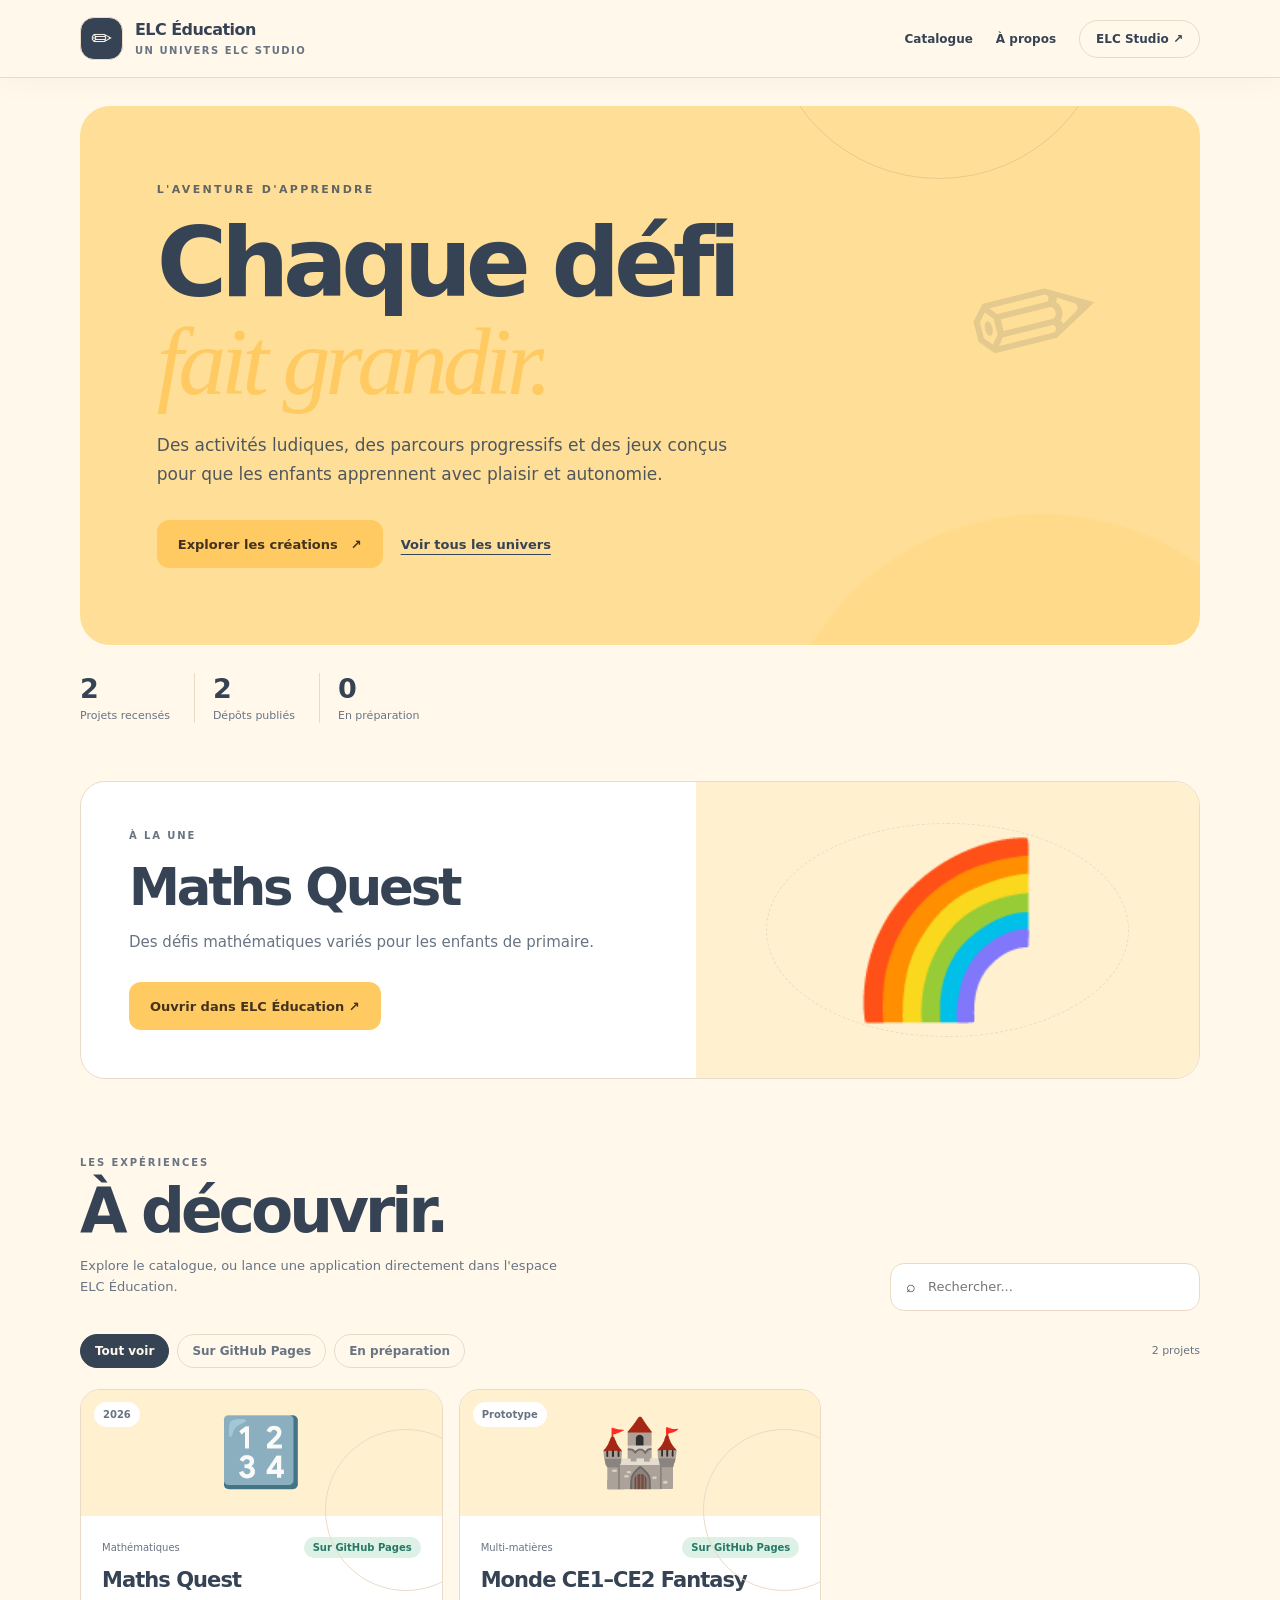
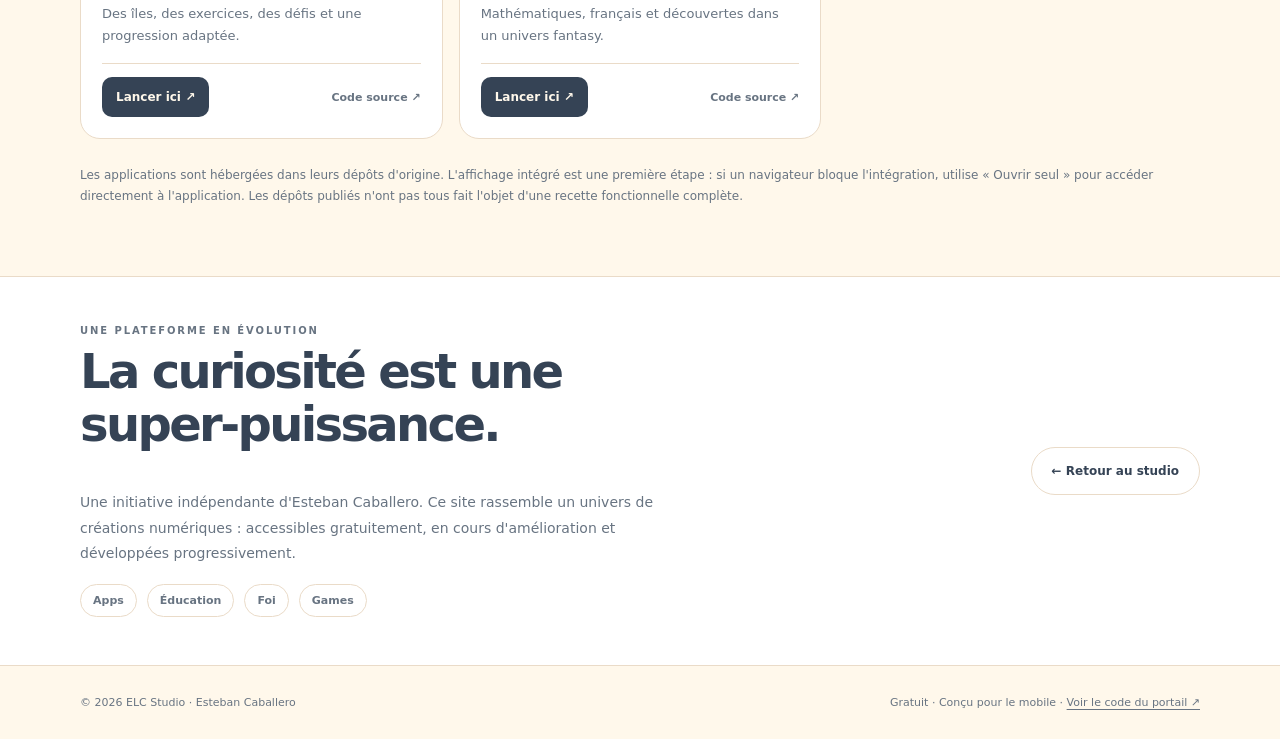
==== index.html @ 7399d4a9 "Create ELC Éducation mobile portal with catalogue and integrated app player" ====
<!doctype html><html lang="fr"><head><meta charset="utf-8"><meta name="viewport" content="width=device-width,initial-scale=1,viewport-fit=cover"><meta name="theme-color" content="#FFF8EB"><meta name="description" content="ELC Éducation — Des activités ludiques, des parcours progressifs et des jeux conçus pour que les enfants apprennent avec plaisir et autonomie."><title>ELC Éducation | ELC Studio</title><link rel="icon" href="data:image/svg+xml,%3Csvg%20xmlns%3D%22http%3A%2F%2Fwww.w3.org%2F2000%2Fsvg%22%20viewBox%3D%220%200%2064%2064%22%3E%3Crect%20width%3D%2264%22%20height%3D%2264%22%20rx%3D%2218%22%20fill%3D%22%23FFDF97%22%2F%3E%3Ctext%20x%3D%2232%22%20y%3D%2244%22%20font-size%3D%2242%22%20text-anchor%3D%22middle%22%20fill%3D%22%23FFCA61%22%3E%E2%9C%8F%3C%2Ftext%3E%3C%2Fsvg%3E"><style>:root{--bg:#FFF8EB;--surface:#FFFFFF;--ink:#354355;--muted:#687482;--accent:#FFCA61;--accent-text:#44321E;--hero:#FFDF97;--hero-text:#354355;--outline:#EADBC8;--art:#FFF0CF}
*{box-sizing:border-box}html{scroll-behavior:smooth}body{margin:0;font-family:Inter,"Avenir Next","Segoe UI",system-ui,sans-serif;background:var(--bg);color:var(--ink);-webkit-font-smoothing:antialiased}a{color:inherit;text-decoration:none}button,input,select{font:inherit}button{cursor:pointer}button:focus-visible,a:focus-visible,input:focus-visible,select:focus-visible{outline:3px solid var(--accent);outline-offset:3px}h1,h2,h3,p{margin-top:0}body.player-open{overflow:hidden}.wrap{width:min(1120px,calc(100% - 42px));margin:auto}header{position:sticky;top:0;z-index:15;background:var(--bg);border-bottom:1px solid var(--outline);box-shadow:0 5px 30px #00000008}.top{min-height:77px;display:flex;align-items:center;justify-content:space-between;gap:18px}.identity{display:flex;gap:12px;align-items:center;white-space:nowrap}.monogram{background:var(--ink);color:var(--bg);width:43px;height:43px;border:1px solid var(--outline);border-radius:14px;display:grid;place-items:center;font-size:25px}.brand{font-size:16px;letter-spacing:-.035em;font-weight:860}.subbrand{font-size:10px;letter-spacing:.15em;font-weight:750;color:var(--muted)}.links{display:flex;align-items:center;gap:23px;font-size:12px;font-weight:750}.links a:hover{text-decoration:underline;text-underline-offset:5px}.all{padding:11px 16px;border-radius:28px;border:1px solid var(--outline)}.hero{margin:28px 0 0;border-radius:30px;background:var(--hero);color:var(--hero-text);padding:clamp(35px,6vw,78px);position:relative;overflow:hidden;isolation:isolate}.hero:before{content:"";position:absolute;border-radius:50%;width:min(58vw,540px);height:min(58vw,540px);right:-10%;bottom:-76%;background:var(--accent);opacity:.21;filter:blur(1px);z-index:-1}.hero:after{content:"";position:absolute;border:1px solid currentColor;border-radius:50%;width:340px;height:340px;right:8%;top:-50%;opacity:.13;z-index:-1}.hero .kicker{text-transform:uppercase;letter-spacing:.21em;font-size:11px;font-weight:850;opacity:.78}.hero h1{font-size:clamp(3.0rem,7.5vw,6.4rem);line-height:1.02;letter-spacing:-.066em;max-width:930px;margin:19px 0 20px}.hero h1 em{font-family:Georgia,serif;font-weight:400;color:var(--accent);letter-spacing:-.055em}.hero p{max-width:590px;font-size:clamp(14px,1.8vw,17px);line-height:1.75;opacity:.87}.hero-foot{display:flex;align-items:center;gap:18px;flex-wrap:wrap;margin-top:30px}.primary-btn{background:var(--accent);color:var(--accent-text);display:inline-flex;align-items:center;gap:13px;border-radius:12px;padding:15px 21px;font-size:13px;font-weight:850;border:0;min-height:48px}.primary-btn:hover{filter:brightness(.95)}.ghost-btn{font-size:13px;text-decoration:underline;text-underline-offset:5px;font-weight:750}.hero-orb{position:absolute;right:9%;top:23%;transform:rotate(-14deg);font-size:clamp(70px,12vw,185px);opacity:.13;pointer-events:none}.metrics{display:flex;flex-wrap:wrap;gap:24px;margin:28px 0 58px}.metric{border-left:1px solid var(--outline);padding-left:18px}.metric:first-child{border-left:0;padding-left:0}.metric strong{display:block;font-size:27px;font-weight:800;letter-spacing:-.05em}.metric span{font-size:11px;color:var(--muted)}.section{padding:38px 0 70px}.eyebrow{text-transform:uppercase;letter-spacing:.19em;font-size:10px;font-weight:850;color:var(--muted);margin-bottom:9px}.sectionhead{display:flex;align-items:end;justify-content:space-between;gap:20px;margin-bottom:23px}.section h2{font-size:clamp(2rem,4.8vw,3.9rem);letter-spacing:-.065em;margin:0 0 10px;line-height:1.1}.sectionhead p{color:var(--muted);font-size:13px;line-height:1.65;max-width:500px}.searchbar{border:1px solid var(--outline);background:var(--surface);border-radius:14px;display:flex;gap:10px;align-items:center;padding:0 15px;min-height:48px;max-width:310px;flex:1}.searchbar input{background:transparent;border:0;outline:0;min-width:0;width:100%;color:var(--ink);font-size:13px}.filters{display:flex;flex-wrap:wrap;gap:8px;margin:0 0 21px}.filter{border:1px solid var(--outline);color:var(--muted);background:transparent;font-weight:750;padding:9px 14px;border-radius:30px;font-size:12px}.filter[aria-pressed=true]{background:var(--ink);color:var(--bg);border-color:var(--ink)}.count{margin-left:auto;color:var(--muted);align-self:center;font-size:11px}.feature{display:grid;grid-template-columns:1.1fr .9fr;border:1px solid var(--outline);border-radius:25px;background:var(--surface);overflow:hidden;margin-bottom:40px}.featurecopy{padding:clamp(26px,4.5vw,48px);display:flex;flex-direction:column;justify-content:center}.featurecopy .eyebrow{color:var(--muted)}.feature h2{font-size:clamp(2.25rem,4vw,3.6rem);letter-spacing:-.06em;line-height:1.08;margin:10px 0 14px}.feature p{font-size:15px;line-height:1.8;color:var(--muted);margin-bottom:26px}.featureicon{background:var(--art);min-height:270px;display:grid;place-items:center;font-size:clamp(80px,13vw,175px);position:relative}.featureicon:after{content:"";position:absolute;inset:14%;border-radius:50%;border:1px dashed var(--outline);pointer-events:none}.catalogue{display:grid;grid-template-columns:repeat(3,minmax(0,1fr));gap:16px}.app{background:var(--surface);border:1px solid var(--outline);border-radius:20px;overflow:hidden;display:flex;flex-direction:column;min-width:0;transition:transform .18s}.app:hover{transform:translateY(-2px)}.appart{height:126px;background:var(--art);display:flex;align-items:center;justify-content:center;position:relative;font-size:67px}.appart:before{content:"";width:160px;height:160px;border:1px solid var(--outline);border-radius:50%;position:absolute;right:-45px;bottom:-75px}.appart .version{position:absolute;left:13px;top:12px;font-size:10px;background:var(--surface);color:var(--muted);border-radius:20px;padding:7px 9px;font-weight:800}.appinfo{padding:21px;display:flex;flex-direction:column;flex:1}.meta{display:flex;align-items:center;justify-content:space-between;gap:8px;font-size:10px;color:var(--muted);margin-bottom:10px}.status{color:#277965;background:#DDF1E7;padding:5px 9px;border-radius:20px;font-weight:800;white-space:nowrap}.status.dev{color:#8B6422;background:#FFF1D8}.app h3{font-size:21px;letter-spacing:-.045em;line-height:1.22;margin:0 0 10px}.app p{font-size:13px;line-height:1.65;color:var(--muted);flex:1;margin-bottom:17px}.actions{border-top:1px solid var(--outline);padding-top:13px;display:flex;gap:10px;align-items:center;justify-content:space-between}.play{border:0;border-radius:10px;background:var(--ink);color:var(--bg);font-size:12px;font-weight:800;padding:11px 14px;min-height:40px}.play:disabled{opacity:.55;cursor:not-allowed}.source-link{font-size:11px;font-weight:800;color:var(--muted)}.source-link:hover{text-decoration:underline}.empty{display:none;background:var(--surface);border:1px dashed var(--outline);border-radius:20px;padding:40px 20px;text-align:center;color:var(--muted)}.empty.show{display:block}.notice{margin:26px 0 0;color:var(--muted);font-size:12px;line-height:1.7}.next{background:var(--surface);border-top:1px solid var(--outline);border-bottom:1px solid var(--outline);padding:48px 0}.next .wrap{display:flex;justify-content:space-between;gap:30px;align-items:center}.next h2{font-size:clamp(1.75rem,4vw,3rem);letter-spacing:-.055em;line-height:1.1;max-width:620px}.next p{max-width:580px;color:var(--muted);font-size:14px;line-height:1.8}.next .pill{border:1px solid var(--outline);padding:16px 20px;border-radius:50px;font-weight:800;font-size:12px;white-space:nowrap}.foot{padding:30px 0;display:flex;align-items:center;justify-content:space-between;gap:15px;color:var(--muted);font-size:11px}.foot a{text-decoration:underline;text-underline-offset:3px}.player{display:none;position:fixed;z-index:60;inset:0;background:var(--bg);color:var(--ink);flex-direction:column}.player.open{display:flex}.playerhead{display:flex;gap:12px;align-items:center;justify-content:space-between;padding:11px max(14px,env(safe-area-inset-right));border-bottom:1px solid var(--outline);background:var(--surface);min-height:62px}.playerhead .left{display:flex;align-items:center;gap:10px;min-width:0}.playerhead strong{font-size:14px;text-overflow:ellipsis;white-space:nowrap;overflow:hidden;max-width:35vw}.playerhead small{display:block;color:var(--muted);font-size:10px}.playerbuttons{display:flex;gap:7px;flex-wrap:wrap}.sm-btn{border:1px solid var(--outline);background:var(--bg);color:var(--ink);border-radius:10px;padding:10px 12px;font-size:11px;font-weight:800}.player iframe{width:100%;height:100%;border:0;flex:1;background:#fff}.playernote{padding:8px 15px;padding-bottom:max(9px,env(safe-area-inset-bottom));font-size:11px;color:var(--muted);background:var(--surface);border-top:1px solid var(--outline);text-align:center}.playernote a{text-decoration:underline}.peers{display:flex;gap:10px;flex-wrap:wrap;margin-top:18px}.peers a{border:1px solid var(--outline);border-radius:22px;padding:9px 12px;font-size:11px;font-weight:800;color:var(--muted)}
@media(max-width:900px){.catalogue{grid-template-columns:repeat(2,minmax(0,1fr))}.hero-orb{right:2%;top:38%}.links{gap:11px}.feature{grid-template-columns:1fr .8fr}}
@media(max-width:650px){.wrap{width:calc(100% - 30px)}.top{min-height:66px}.links a:not(.all){display:none}.links .all{padding:9px 11px;font-size:11px}.identity{gap:9px}.brand{font-size:14px}.subbrand{font-size:8px}.monogram{width:37px;height:37px}.hero{border-radius:19px;padding:35px 23px;min-height:380px}.hero h1{font-size:clamp(2.75rem,12vw,5rem)}.hero-orb{top:53%;right:3%;font-size:118px}.hero p{font-size:14px}.hero-foot{margin-top:22px}.metrics{gap:14px;margin:21px 0 37px}.metric{padding-left:12px}.metric strong{font-size:24px}.section{padding:35px 0 56px}.sectionhead{display:block}.sectionhead p{margin-bottom:17px}.searchbar{max-width:none}.feature{grid-template-columns:1fr}.featurecopy{padding:26px}.featureicon{min-height:185px;font-size:100px;grid-row:1}.catalogue{grid-template-columns:1fr}.appart{height:112px}.appinfo{padding:18px}.next{padding:43px 0}.next .wrap{display:block}.next .pill{display:inline-block;margin-top:10px}.foot{display:block;line-height:2}.playerhead{align-items:flex-start}.playerhead strong{max-width:30vw}.sm-btn{padding:9px;font-size:10px}.playernote{font-size:10px}}
@media(prefers-reduced-motion:reduce){html{scroll-behavior:auto}*{transition:none!important}}
</style></head><body data-platform="elc-education"><header><div class="wrap top"><a class="identity" href="./" aria-label="Accueil ELC Éducation"><span class="monogram" aria-hidden="true">✏</span><span><span class="brand">ELC Éducation</span><br><span class="subbrand">UN UNIVERS ELC STUDIO</span></span></a><nav class="links" aria-label="Navigation principale"><a href="#catalogue">Catalogue</a><a href="#apropos">À propos</a><a class="all" href="https://estebancaballeroai.github.io/elcstudio/">ELC Studio ↗</a></nav></div></header><main><div class="wrap"><section class="hero"><div class="kicker">L&#39;AVENTURE D&#39;APPRENDRE</div><h1>Chaque défi<br><em>fait grandir.</em></h1><p>Des activités ludiques, des parcours progressifs et des jeux conçus pour que les enfants apprennent avec plaisir et autonomie.</p><div class="hero-foot"><a class="primary-btn" href="#catalogue">Explorer les créations <span aria-hidden="true">↗</span></a><a class="ghost-btn" href="https://estebancaballeroai.github.io/elcstudio/">Voir tous les univers</a></div><span class="hero-orb" aria-hidden="true">✏</span></section><div class="metrics"><div class="metric"><strong>2</strong><span>Projets recensés</span></div><div class="metric"><strong>2</strong><span>Dépôts publiés</span></div><div class="metric"><strong>0</strong><span>En préparation</span></div></div><section class="feature"><div class="featurecopy"><div class="eyebrow">À LA UNE</div><h2>Maths Quest</h2><p>Des défis mathématiques variés pour les enfants de primaire.</p><div><button class="primary-btn" type="button" id="featuredPlay">Ouvrir dans ELC Éducation ↗</button></div></div><div class="featureicon" aria-hidden="true">🌈</div></section></div>
<section class="section" id="catalogue"><div class="wrap"><div class="sectionhead"><div><div class="eyebrow">LES EXPÉRIENCES</div><h2>À découvrir.</h2><p>Explore le catalogue, ou lance une application directement dans l'espace ELC Éducation.</p></div><label class="searchbar"><span aria-hidden="true">⌕</span><input type="search" id="search" placeholder="Rechercher..." aria-label="Rechercher une application"></label></div><div class="filters" role="group" aria-label="Filtrer les projets"><button type="button" class="filter" data-filter="all" aria-pressed="true">Tout voir</button><button type="button" class="filter" data-filter="published" aria-pressed="false">Sur GitHub Pages</button><button type="button" class="filter" data-filter="dev" aria-pressed="false">En préparation</button><span class="count" id="count"></span></div><div class="catalogue" id="cards"></div><div class="empty" id="empty">Aucun résultat. Essaie un autre filtre ou un autre mot.</div><p class="notice">Les applications sont hébergées dans leurs dépôts d'origine. L'affichage intégré est une première étape : si un navigateur bloque l'intégration, utilise « Ouvrir seul » pour accéder directement à l'application. Les dépôts publiés n'ont pas tous fait l'objet d'une recette fonctionnelle complète.</p></div></section>
<section class="next" id="apropos"><div class="wrap"><div><div class="eyebrow">UNE PLATEFORME EN ÉVOLUTION</div><h2>La curiosité est une super-puissance.</h2><p>Une initiative indépendante d'Esteban Caballero. Ce site rassemble un univers de créations numériques : accessibles gratuitement, en cours d'amélioration et développées progressivement.</p><div class="peers"><a href="https://estebancaballeroai.github.io/elc-apps/">Apps</a><a href="https://estebancaballeroai.github.io/elc-education/">Éducation</a><a href="https://estebancaballeroai.github.io/elc-foi/">Foi</a><a href="https://estebancaballeroai.github.io/elc-games/">Games</a></div></div><a href="https://estebancaballeroai.github.io/elcstudio/" class="pill">← Retour au studio</a></div></section></main>
<footer class="wrap foot"><span>© 2026 ELC Studio · Esteban Caballero</span><span>Gratuit · Conçu pour le mobile · <a href="https://github.com/estebancaballeroai/elc-education" target="_blank" rel="noopener">Voir le code du portail ↗</a></span></footer>
<section class="player" id="player" role="dialog" aria-modal="true" aria-label="Application intégrée" aria-hidden="true"><div class="playerhead"><div class="left"><button class="sm-btn" type="button" id="back">← Retour</button><span><strong id="playerTitle">Application</strong><small>Dans ELC Éducation</small></span></div><div class="playerbuttons"><button class="sm-btn" type="button" id="fullscreen">Plein écran</button><a class="sm-btn" id="external" href="#" target="_blank" rel="noopener">Ouvrir seul ↗</a></div></div><iframe id="appframe" title="Application intégrée" allow="fullscreen" referrerpolicy="strict-origin-when-cross-origin"></iframe><div class="playernote">Problème d'affichage ? <a id="external2" target="_blank" rel="noopener" href="#">Ouvrir l'application dans un nouvel onglet</a>.</div></section>
<script>
(function(){
"use strict";
var data=[{"name":"Maths Quest","repo":"mathsquest","version":"2026","tag":"Mathématiques","icon":"🔢","desc":"Des îles, des exercices, des défis et une progression adaptée."},{"name":"Monde CE1–CE2 Fantasy","repo":"e-ecole","version":"Prototype","tag":"Multi-matières","icon":"🏰","desc":"Mathématiques, français et découvertes dans un univers fantasy."}];
var platform="elc-education";
var gh="https://github.com/estebancaballeroai/";
var pages="https://estebancaballeroai.github.io/";
var q=document.getElementById("search"),cards=document.getElementById("cards"),noResult=document.getElementById("empty"),count=document.getElementById("count");
var player=document.getElementById("player"),frame=document.getElementById("appframe"),openLink=document.getElementById("external"),openLink2=document.getElementById("external2"),title=document.getElementById("playerTitle");
var filter="all",current=null;
function esc(s){return String(s).replace(/[&<>"']/g,function(c){return {"&":"&amp;","<":"&lt;",">":"&gt;",'"':"&quot;","'":"&#39;"}[c]})}
function link(s){return pages+encodeURIComponent(s)+"/"}
function render(){
 var term=q.value.trim().toLocaleLowerCase("fr");
 var visible=data.filter(function(a){return (filter==="all"||(filter==="published"&&a.repo)||(filter==="dev"&&!a.repo))&&(!term||[a.name,a.desc,a.tag,a.version].join(" ").toLocaleLowerCase("fr").includes(term))});
 count.textContent=visible.length+" projet"+(visible.length>1?"s":"");
 noResult.classList.toggle("show",visible.length===0);
 cards.innerHTML=visible.map(function(a){
 var index=data.indexOf(a),published=!!a.repo;
 return '<article class="app"><div class="appart"><span class="version">'+esc(a.version)+'</span><span aria-hidden="true">'+esc(a.icon)+'</span></div><div class="appinfo"><div class="meta"><span>'+esc(a.tag)+'</span><span class="status '+(published?"":"dev")+'">'+(published?"Sur GitHub Pages":"En préparation")+'</span></div><h3>'+esc(a.name)+'</h3><p>'+esc(a.desc)+'</p><div class="actions">'+(published?'<button type="button" class="play" data-play="'+index+'">Lancer ici ↗</button><a class="source-link" href="'+gh+encodeURIComponent(a.repo)+'" target="_blank" rel="noopener">Code source ↗</a>':'<button type="button" class="play" disabled>À venir</button><span class="source-link">Prototype</span>')+'</div></div></article>'
 }).join("");
 cards.querySelectorAll("[data-play]").forEach(function(btn){btn.addEventListener("click",function(){show(data[Number(btn.dataset.play)],true)})});
}
function show(a,history){if(!a||!a.repo)return;current=a;var target=link(a.repo);title.textContent=a.name;openLink.href=target;openLink2.href=target;frame.src=target;player.classList.add("open");player.setAttribute("aria-hidden","false");document.body.classList.add("player-open");document.getElementById("back").focus();if(history){var u=new URL(location.href);u.searchParams.set("app",a.repo);window.history.pushState({app:a.repo},"",u)}}
function hide(history){frame.removeAttribute("src");current=null;player.classList.remove("open");player.setAttribute("aria-hidden","true");document.body.classList.remove("player-open");if(history){var u=new URL(location.href);u.searchParams.delete("app");window.history.pushState({},"",u)}}
function sync(){var key=new URL(location.href).searchParams.get("app");var a=data.find(function(x){return x.repo===key});if(a){if(!current||current.repo!==a.repo)show(a,false)}else if(current)hide(false)}
document.querySelectorAll("[data-filter]").forEach(function(b){b.addEventListener("click",function(){filter=b.dataset.filter;document.querySelectorAll("[data-filter]").forEach(function(x){x.setAttribute("aria-pressed",String(x===b))});render()})});
q.addEventListener("input",render);
document.getElementById("featuredPlay").addEventListener("click",function(){var a=data.find(function(x){return x.name==="Maths Quest"});show(a,true)});
document.getElementById("back").addEventListener("click",function(){hide(true)});
document.getElementById("fullscreen").addEventListener("click",function(){var el=player;if(el.requestFullscreen){el.requestFullscreen().catch(function(){})}});
document.addEventListener("keydown",function(e){if(e.key==="Escape"&&current)hide(true)});
window.addEventListener("popstate",sync);
render();sync();
})();
</script></body></html>
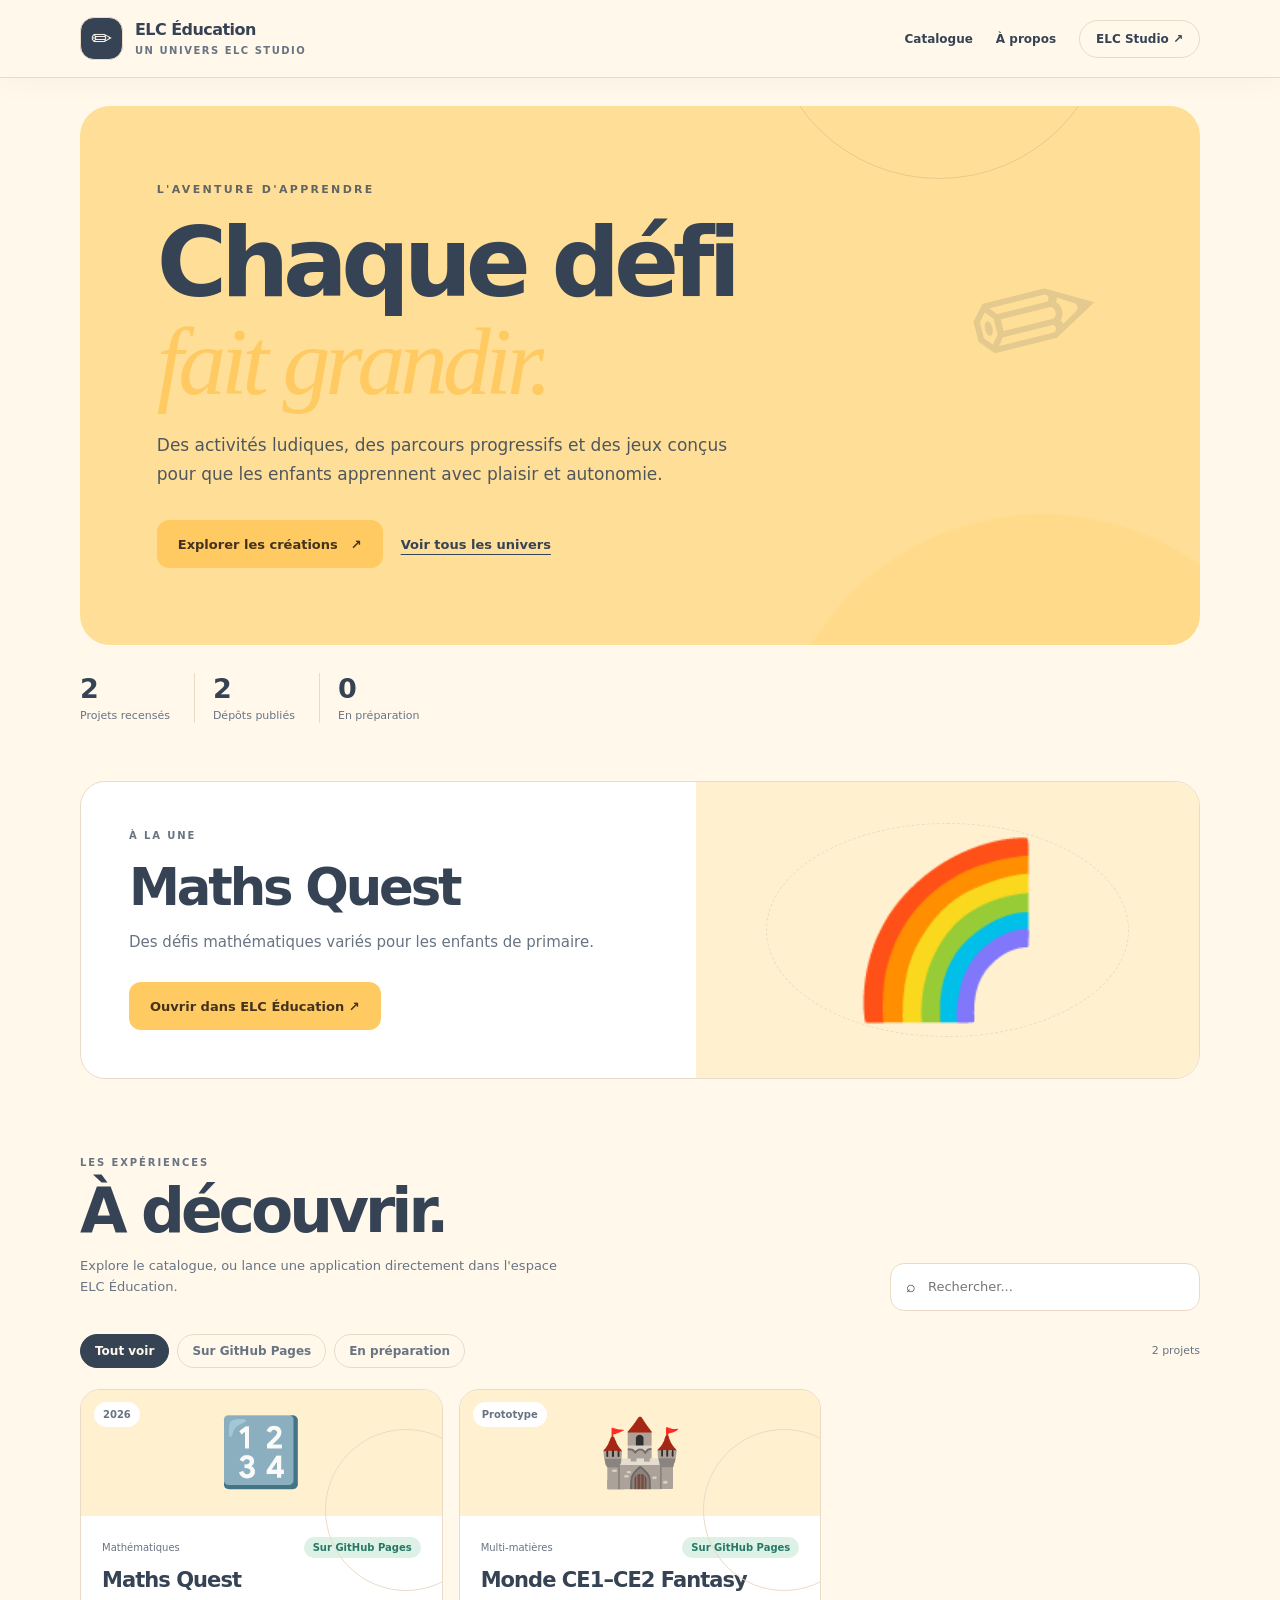
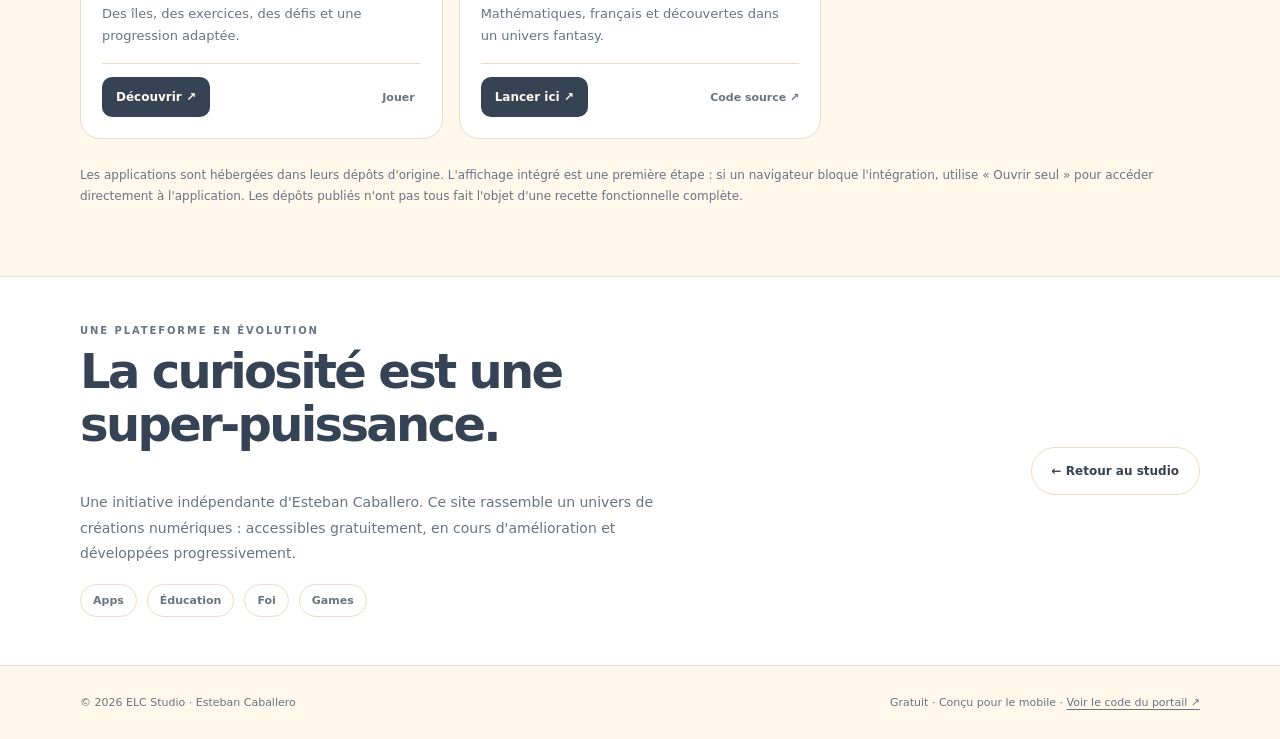
==== commit e667015c: "Add Maths Quest dedicated discovery link while preserving embedded play" ====
--- a/index.html
+++ b/index.html
@@ -27,7 +27,7 @@
  noResult.classList.toggle("show",visible.length===0);
  cards.innerHTML=visible.map(function(a){
  var index=data.indexOf(a),published=!!a.repo;
- return '<article class="app"><div class="appart"><span class="version">'+esc(a.version)+'</span><span aria-hidden="true">'+esc(a.icon)+'</span></div><div class="appinfo"><div class="meta"><span>'+esc(a.tag)+'</span><span class="status '+(published?"":"dev")+'">'+(published?"Sur GitHub Pages":"En préparation")+'</span></div><h3>'+esc(a.name)+'</h3><p>'+esc(a.desc)+'</p><div class="actions">'+(published?'<button type="button" class="play" data-play="'+index+'">Lancer ici ↗</button><a class="source-link" href="'+gh+encodeURIComponent(a.repo)+'" target="_blank" rel="noopener">Code source ↗</a>':'<button type="button" class="play" disabled>À venir</button><span class="source-link">Prototype</span>')+'</div></div></article>'
+ return '<article class="app"><div class="appart"><span class="version">'+esc(a.version)+'</span><span aria-hidden="true">'+esc(a.icon)+'</span></div><div class="appinfo"><div class="meta"><span>'+esc(a.tag)+'</span><span class="status '+(published?"":"dev")+'">'+(published?"Sur GitHub Pages":"En préparation")+'</span></div><h3>'+esc(a.name)+'</h3><p>'+esc(a.desc)+'</p><div class="actions">'+(published?(a.repo==="mathsquest"?'<a class="play" style="display:inline-flex;align-items:center;text-decoration:none" href="./mathsquest/">Découvrir ↗</a><button type="button" class="source-link" style="border:0;background:transparent;cursor:pointer" data-play="'+index+'">Jouer</button>':'<button type="button" class="play" data-play="'+index+'">Lancer ici ↗</button><a class="source-link" href="'+gh+encodeURIComponent(a.repo)+'" target="_blank" rel="noopener">Code source ↗</a>'):'<button type="button" class="play" disabled>À venir</button><span class="source-link">Prototype</span>')+'</div></div></article>'
  }).join("");
  cards.querySelectorAll("[data-play]").forEach(function(btn){btn.addEventListener("click",function(){show(data[Number(btn.dataset.play)],true)})});
 }
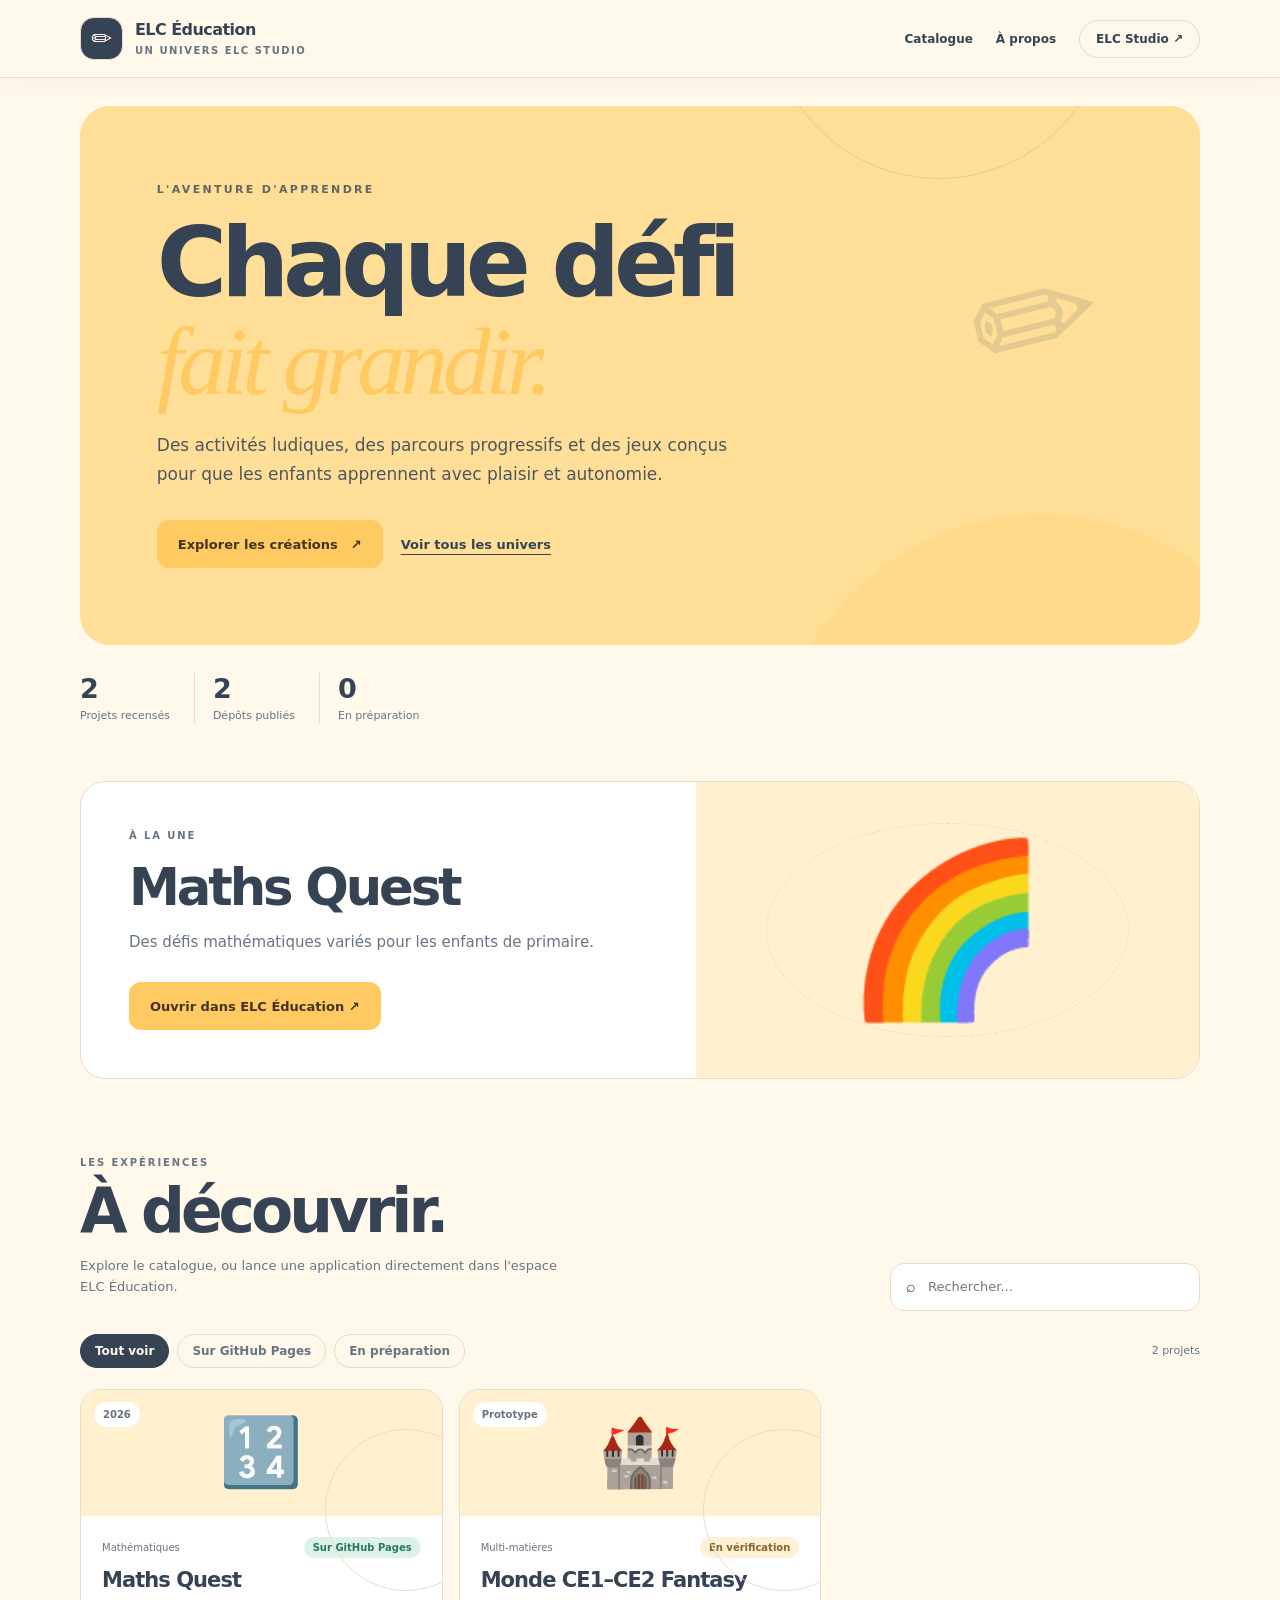
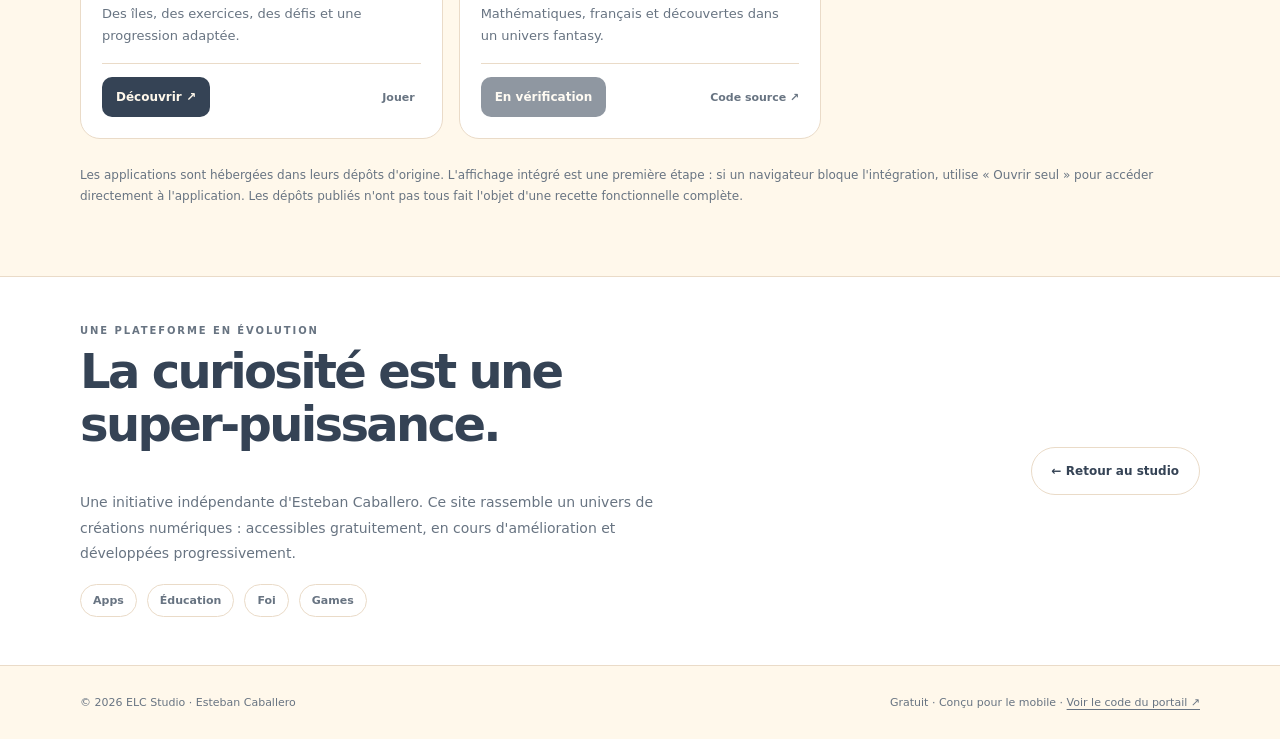
==== commit 7180788e: "Mark Monde CE1-CE2 Fantasy as in verification and disable launch until QA" ====
--- a/index.html
+++ b/index.html
@@ -11,7 +11,7 @@
 <script>
 (function(){
 "use strict";
-var data=[{"name":"Maths Quest","repo":"mathsquest","version":"2026","tag":"Mathématiques","icon":"🔢","desc":"Des îles, des exercices, des défis et une progression adaptée."},{"name":"Monde CE1–CE2 Fantasy","repo":"e-ecole","version":"Prototype","tag":"Multi-matières","icon":"🏰","desc":"Mathématiques, français et découvertes dans un univers fantasy."}];
+var data=[{"name":"Maths Quest","repo":"mathsquest","version":"2026","tag":"Mathématiques","icon":"🔢","desc":"Des îles, des exercices, des défis et une progression adaptée."},{"name":"Monde CE1–CE2 Fantasy","repo":"e-ecole","status":"verification","version":"Prototype","tag":"Multi-matières","icon":"🏰","desc":"Mathématiques, français et découvertes dans un univers fantasy."}];
 var platform="elc-education";
 var gh="https://github.com/estebancaballeroai/";
 var pages="https://estebancaballeroai.github.io/";
@@ -22,18 +22,18 @@
 function link(s){return pages+encodeURIComponent(s)+"/"}
 function render(){
  var term=q.value.trim().toLocaleLowerCase("fr");
- var visible=data.filter(function(a){return (filter==="all"||(filter==="published"&&a.repo)||(filter==="dev"&&!a.repo))&&(!term||[a.name,a.desc,a.tag,a.version].join(" ").toLocaleLowerCase("fr").includes(term))});
+ var visible=data.filter(function(a){return (filter==="all"||(filter==="published"&&a.repo&&a.status!=="verification")||(filter==="dev"&&(!a.repo||a.status==="verification")))&&(!term||[a.name,a.desc,a.tag,a.version].join(" ").toLocaleLowerCase("fr").includes(term))});
  count.textContent=visible.length+" projet"+(visible.length>1?"s":"");
  noResult.classList.toggle("show",visible.length===0);
  cards.innerHTML=visible.map(function(a){
- var index=data.indexOf(a),published=!!a.repo;
- return '<article class="app"><div class="appart"><span class="version">'+esc(a.version)+'</span><span aria-hidden="true">'+esc(a.icon)+'</span></div><div class="appinfo"><div class="meta"><span>'+esc(a.tag)+'</span><span class="status '+(published?"":"dev")+'">'+(published?"Sur GitHub Pages":"En préparation")+'</span></div><h3>'+esc(a.name)+'</h3><p>'+esc(a.desc)+'</p><div class="actions">'+(published?(a.repo==="mathsquest"?'<a class="play" style="display:inline-flex;align-items:center;text-decoration:none" href="./mathsquest/">Découvrir ↗</a><button type="button" class="source-link" style="border:0;background:transparent;cursor:pointer" data-play="'+index+'">Jouer</button>':'<button type="button" class="play" data-play="'+index+'">Lancer ici ↗</button><a class="source-link" href="'+gh+encodeURIComponent(a.repo)+'" target="_blank" rel="noopener">Code source ↗</a>'):'<button type="button" class="play" disabled>À venir</button><span class="source-link">Prototype</span>')+'</div></div></article>'
+ var index=data.indexOf(a),published=!!a.repo,ready=published&&a.status!=="verification";
+ return '<article class="app"><div class="appart"><span class="version">'+esc(a.version)+'</span><span aria-hidden="true">'+esc(a.icon)+'</span></div><div class="appinfo"><div class="meta"><span>'+esc(a.tag)+'</span><span class="status '+(ready?"":"dev")+'">'+(a.status==="verification"?"En vérification":published?"Sur GitHub Pages":"En préparation")+'</span></div><h3>'+esc(a.name)+'</h3><p>'+esc(a.desc)+'</p><div class="actions">'+(published?(a.repo==="mathsquest"?'<a class="play" style="display:inline-flex;align-items:center;text-decoration:none" href="./mathsquest/">Découvrir ↗</a><button type="button" class="source-link" style="border:0;background:transparent;cursor:pointer" data-play="'+index+'">Jouer</button>':(ready?'<button type="button" class="play" data-play="'+index+'">Lancer ici ↗</button>':'<button class="play" type="button" disabled>En vérification</button>')+'<a class="source-link" href="'+gh+encodeURIComponent(a.repo)+'" target="_blank" rel="noopener">Code source ↗</a>'):'<button type="button" class="play" disabled>À venir</button><span class="source-link">Prototype</span>')+'</div></div></article>'
  }).join("");
  cards.querySelectorAll("[data-play]").forEach(function(btn){btn.addEventListener("click",function(){show(data[Number(btn.dataset.play)],true)})});
 }
-function show(a,history){if(!a||!a.repo)return;current=a;var target=link(a.repo);title.textContent=a.name;openLink.href=target;openLink2.href=target;frame.src=target;player.classList.add("open");player.setAttribute("aria-hidden","false");document.body.classList.add("player-open");document.getElementById("back").focus();if(history){var u=new URL(location.href);u.searchParams.set("app",a.repo);window.history.pushState({app:a.repo},"",u)}}
+function show(a,history){if(!a||!a.repo||a.status==="verification")return;current=a;var target=link(a.repo);title.textContent=a.name;openLink.href=target;openLink2.href=target;frame.src=target;player.classList.add("open");player.setAttribute("aria-hidden","false");document.body.classList.add("player-open");document.getElementById("back").focus();if(history){var u=new URL(location.href);u.searchParams.set("app",a.repo);window.history.pushState({app:a.repo},"",u)}}
 function hide(history){frame.removeAttribute("src");current=null;player.classList.remove("open");player.setAttribute("aria-hidden","true");document.body.classList.remove("player-open");if(history){var u=new URL(location.href);u.searchParams.delete("app");window.history.pushState({},"",u)}}
-function sync(){var key=new URL(location.href).searchParams.get("app");var a=data.find(function(x){return x.repo===key});if(a){if(!current||current.repo!==a.repo)show(a,false)}else if(current)hide(false)}
+function sync(){var key=new URL(location.href).searchParams.get("app");var a=data.find(function(x){return x.repo===key&&x.status!=="verification"});if(a){if(!current||current.repo!==a.repo)show(a,false)}else if(current)hide(false)}
 document.querySelectorAll("[data-filter]").forEach(function(b){b.addEventListener("click",function(){filter=b.dataset.filter;document.querySelectorAll("[data-filter]").forEach(function(x){x.setAttribute("aria-pressed",String(x===b))});render()})});
 q.addEventListener("input",render);
 document.getElementById("featuredPlay").addEventListener("click",function(){var a=data.find(function(x){return x.name==="Maths Quest"});show(a,true)});
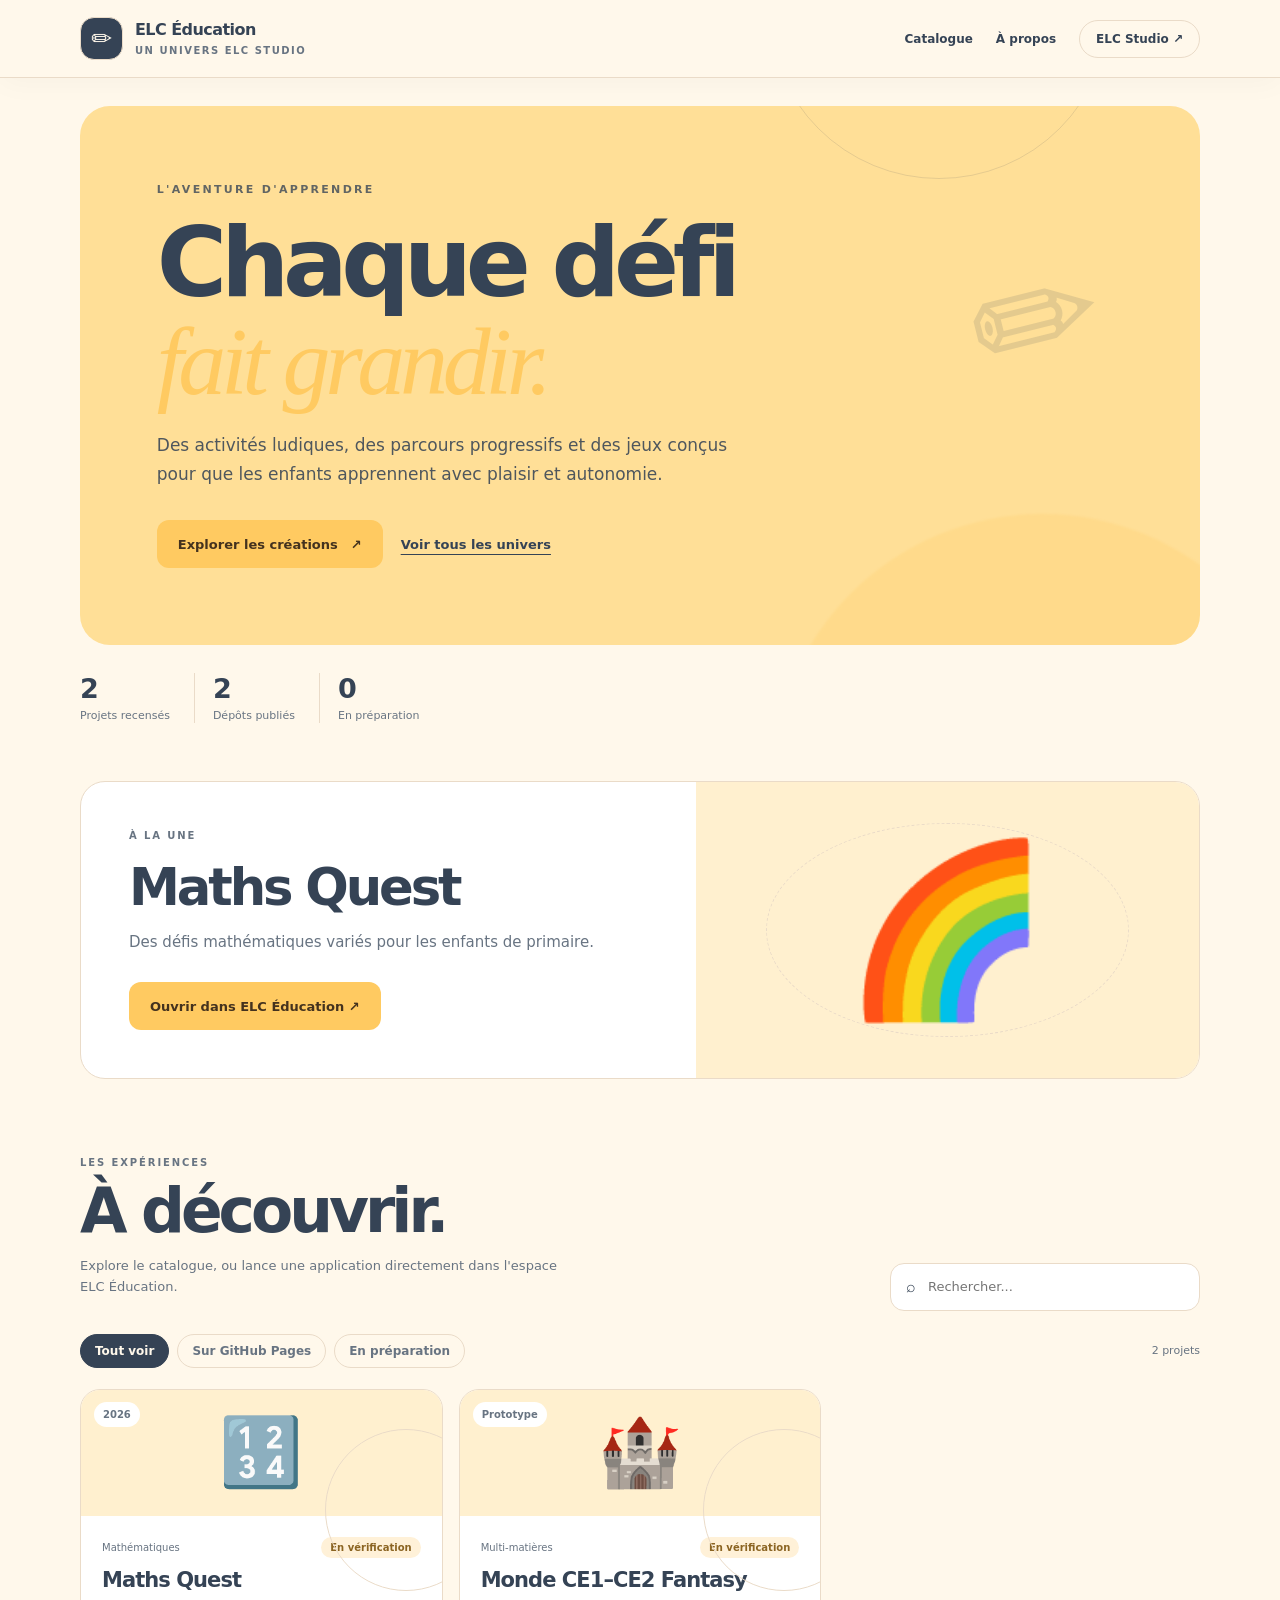
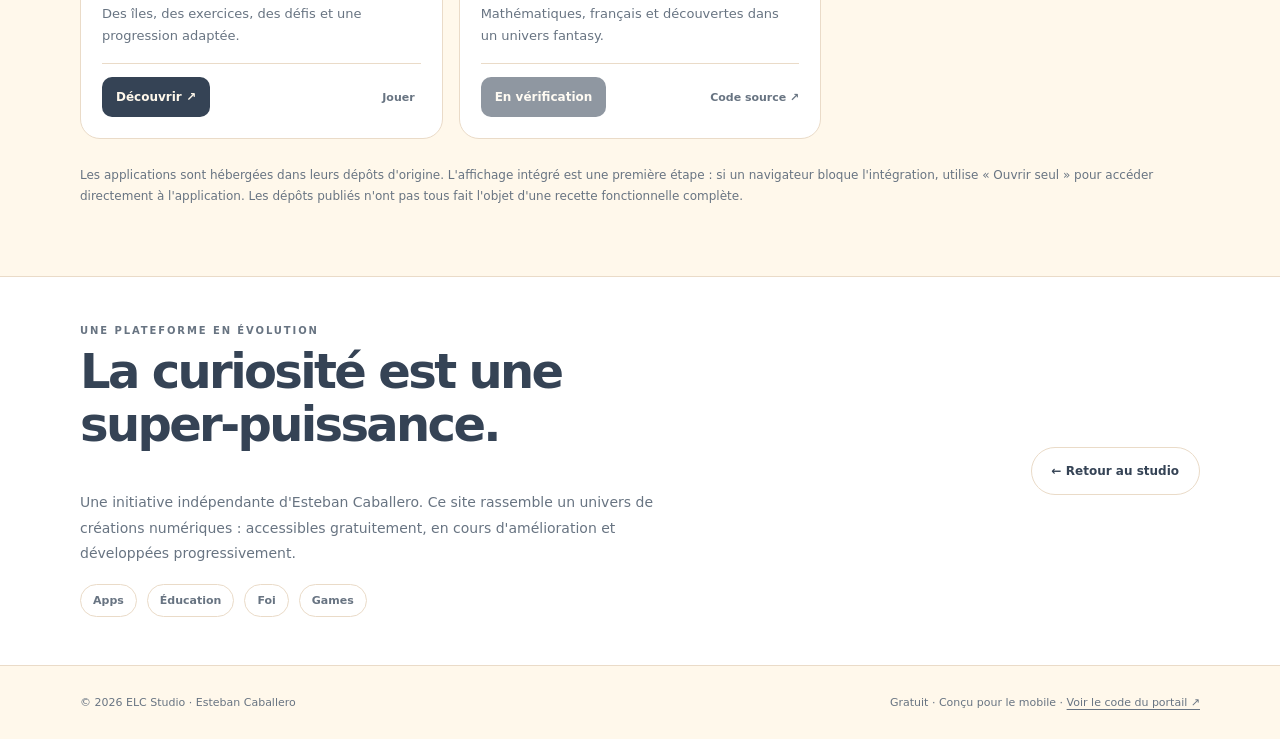
==== commit 1883eeae: "Mark unverified app functionality clearly without removing access" ====
--- a/index.html
+++ b/index.html
@@ -11,7 +11,7 @@
 <script>
 (function(){
 "use strict";
-var data=[{"name":"Maths Quest","repo":"mathsquest","version":"2026","tag":"Mathématiques","icon":"🔢","desc":"Des îles, des exercices, des défis et une progression adaptée."},{"name":"Monde CE1–CE2 Fantasy","repo":"e-ecole","status":"verification","version":"Prototype","tag":"Multi-matières","icon":"🏰","desc":"Mathématiques, français et découvertes dans un univers fantasy."}];
+var data=[{"name":"Maths Quest","repo":"mathsquest","version":"2026","tag":"Mathématiques","icon":"🔢","desc":"Des îles, des exercices, des défis et une progression adaptée.","status":"verification"},{"name":"Monde CE1–CE2 Fantasy","repo":"e-ecole","status":"verification","version":"Prototype","tag":"Multi-matières","icon":"🏰","desc":"Mathématiques, français et découvertes dans un univers fantasy."}];
 var platform="elc-education";
 var gh="https://github.com/estebancaballeroai/";
 var pages="https://estebancaballeroai.github.io/";
@@ -27,7 +27,7 @@
  noResult.classList.toggle("show",visible.length===0);
  cards.innerHTML=visible.map(function(a){
  var index=data.indexOf(a),published=!!a.repo,ready=published&&a.status!=="verification";
- return '<article class="app"><div class="appart"><span class="version">'+esc(a.version)+'</span><span aria-hidden="true">'+esc(a.icon)+'</span></div><div class="appinfo"><div class="meta"><span>'+esc(a.tag)+'</span><span class="status '+(ready?"":"dev")+'">'+(a.status==="verification"?"En vérification":published?"Sur GitHub Pages":"En préparation")+'</span></div><h3>'+esc(a.name)+'</h3><p>'+esc(a.desc)+'</p><div class="actions">'+(published?(a.repo==="mathsquest"?'<a class="play" style="display:inline-flex;align-items:center;text-decoration:none" href="./mathsquest/">Découvrir ↗</a><button type="button" class="source-link" style="border:0;background:transparent;cursor:pointer" data-play="'+index+'">Jouer</button>':(ready?'<button type="button" class="play" data-play="'+index+'">Lancer ici ↗</button>':'<button class="play" type="button" disabled>En vérification</button>')+'<a class="source-link" href="'+gh+encodeURIComponent(a.repo)+'" target="_blank" rel="noopener">Code source ↗</a>'):'<button type="button" class="play" disabled>À venir</button><span class="source-link">Prototype</span>')+'</div></div></article>'
+ return '<article class="app"><div class="appart"><span class="version">'+esc(a.version)+'</span><span aria-hidden="true">'+esc(a.icon)+'</span></div><div class="appinfo"><div class="meta"><span>'+esc(a.tag)+'</span><span class="status '+(ready?"":"dev")+'">'+(a.status==="verification"?"En vérification":published?"Sur GitHub Pages":"En préparation")+'</span></div><h3>'+esc(a.name)+'</h3><p>'+esc(a.desc)+'</p><div class="actions">'+(published?(a.repo==="mathsquest"?'<a class="play" style="display:inline-flex;align-items:center;text-decoration:none" href="./mathsquest/">Découvrir ↗</a><button type="button" class="source-link" style="border:0;background:transparent;cursor:pointer" data-play="'+index+'">Jouer</button>':(ready?'<button type="button" class="play" data-play="'+index+'">Essayer ↗</button>':'<button class="play" type="button" disabled>En vérification</button>')+'<a class="source-link" href="'+gh+encodeURIComponent(a.repo)+'" target="_blank" rel="noopener">Code source ↗</a>'):'<button type="button" class="play" disabled>À venir</button><span class="source-link">Prototype</span>')+'</div></div></article>'
  }).join("");
  cards.querySelectorAll("[data-play]").forEach(function(btn){btn.addEventListener("click",function(){show(data[Number(btn.dataset.play)],true)})});
 }
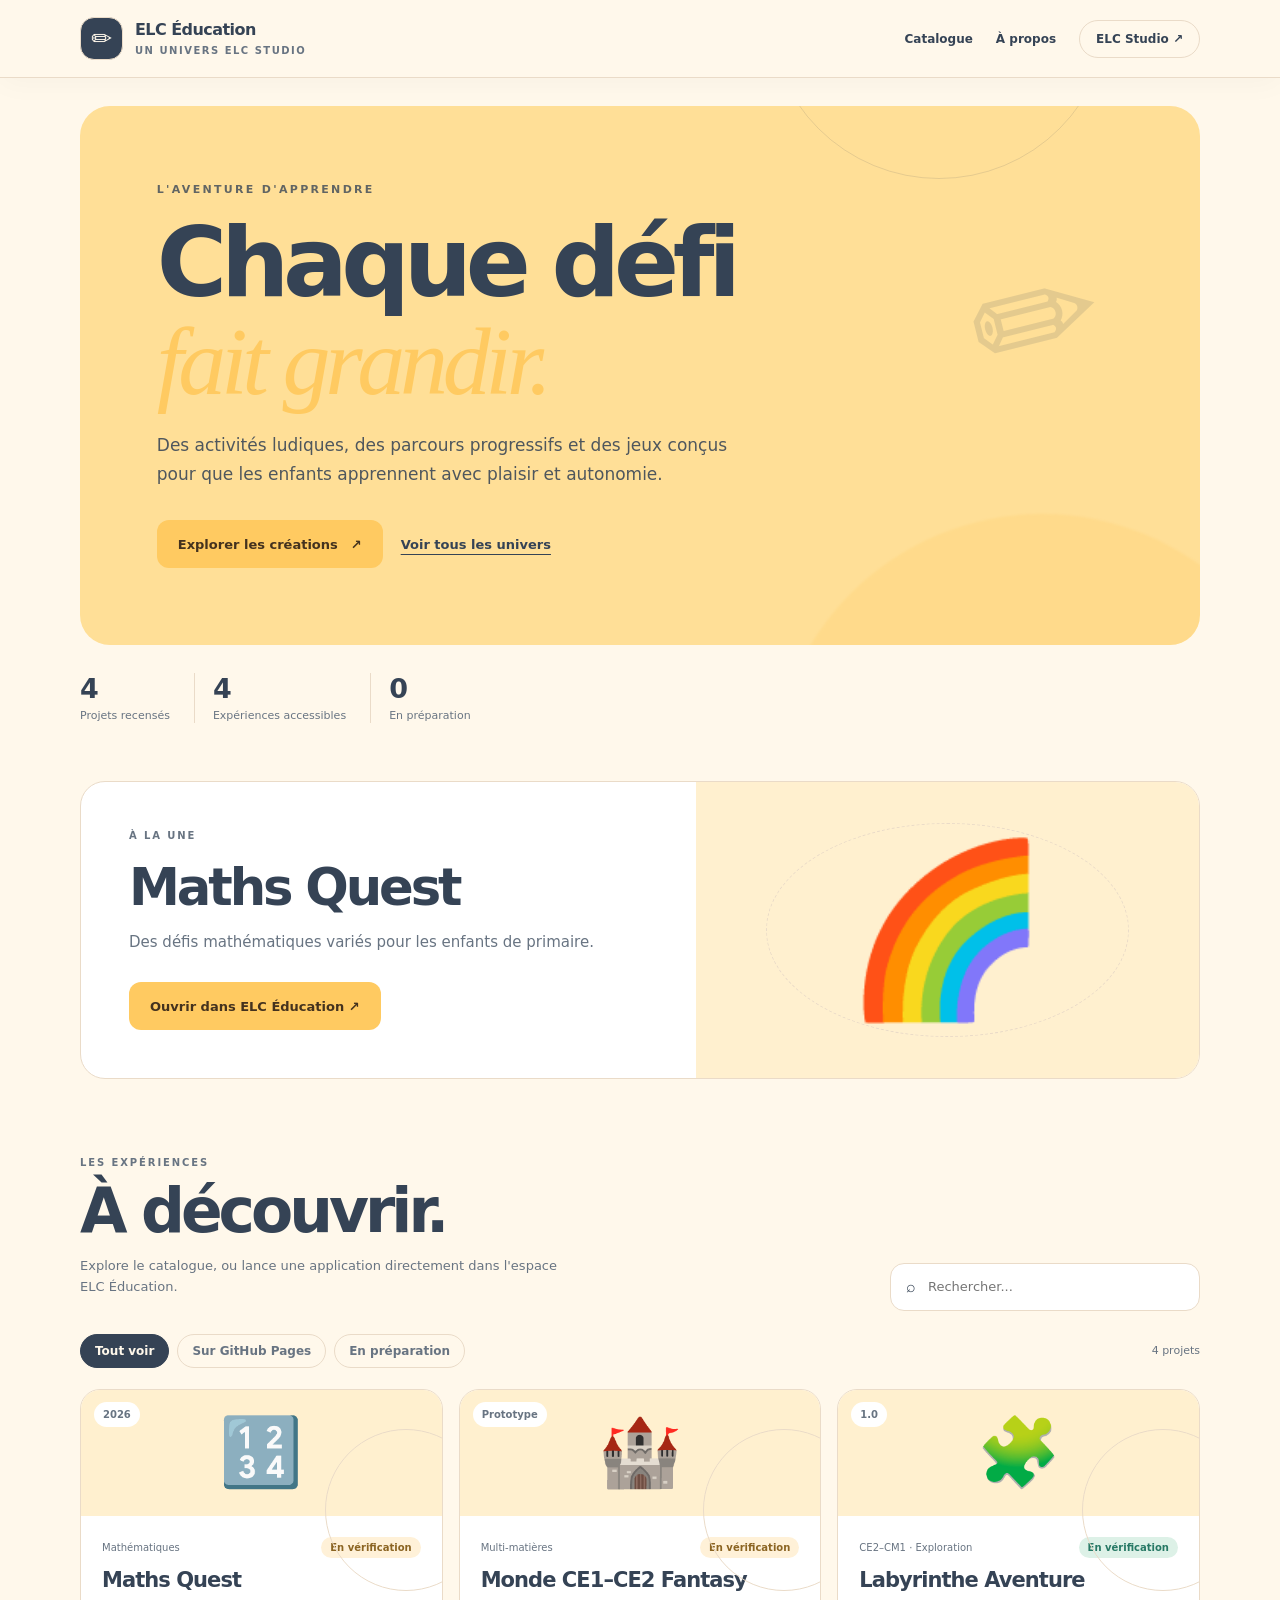
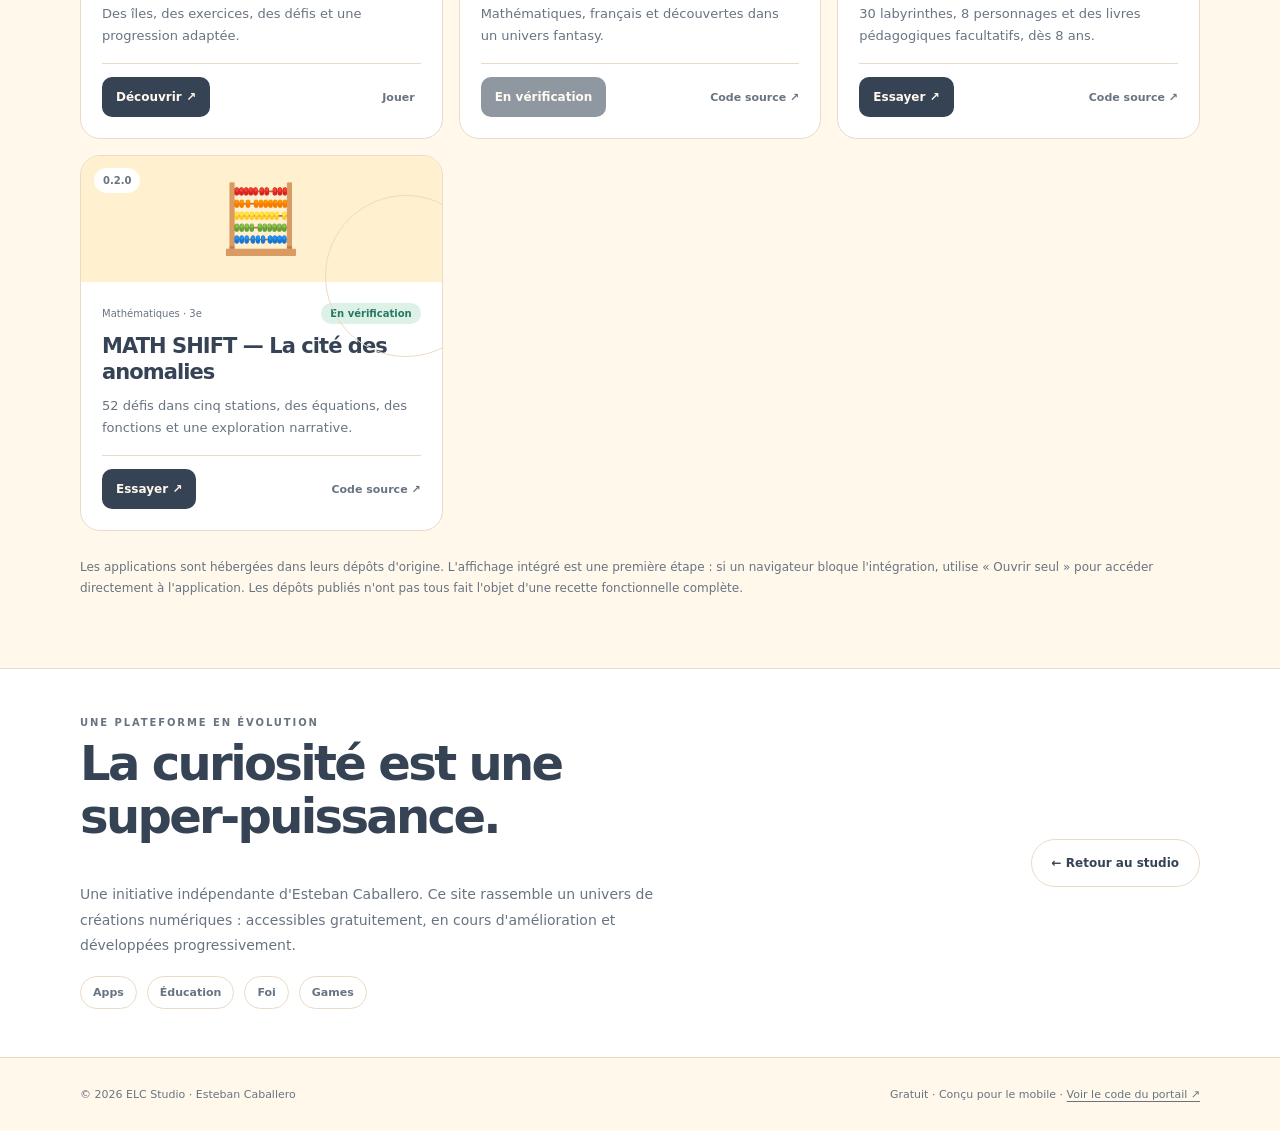
==== commit 4868f12e: "List Labyrinthe Aventure v1.0 and MATH SHIFT v0.2 in ELC Education" ====
--- a/index.html
+++ b/index.html
@@ -3,7 +3,7 @@
 @media(max-width:900px){.catalogue{grid-template-columns:repeat(2,minmax(0,1fr))}.hero-orb{right:2%;top:38%}.links{gap:11px}.feature{grid-template-columns:1fr .8fr}}
 @media(max-width:650px){.wrap{width:calc(100% - 30px)}.top{min-height:66px}.links a:not(.all){display:none}.links .all{padding:9px 11px;font-size:11px}.identity{gap:9px}.brand{font-size:14px}.subbrand{font-size:8px}.monogram{width:37px;height:37px}.hero{border-radius:19px;padding:35px 23px;min-height:380px}.hero h1{font-size:clamp(2.75rem,12vw,5rem)}.hero-orb{top:53%;right:3%;font-size:118px}.hero p{font-size:14px}.hero-foot{margin-top:22px}.metrics{gap:14px;margin:21px 0 37px}.metric{padding-left:12px}.metric strong{font-size:24px}.section{padding:35px 0 56px}.sectionhead{display:block}.sectionhead p{margin-bottom:17px}.searchbar{max-width:none}.feature{grid-template-columns:1fr}.featurecopy{padding:26px}.featureicon{min-height:185px;font-size:100px;grid-row:1}.catalogue{grid-template-columns:1fr}.appart{height:112px}.appinfo{padding:18px}.next{padding:43px 0}.next .wrap{display:block}.next .pill{display:inline-block;margin-top:10px}.foot{display:block;line-height:2}.playerhead{align-items:flex-start}.playerhead strong{max-width:30vw}.sm-btn{padding:9px;font-size:10px}.playernote{font-size:10px}}
 @media(prefers-reduced-motion:reduce){html{scroll-behavior:auto}*{transition:none!important}}
-</style></head><body data-platform="elc-education"><header><div class="wrap top"><a class="identity" href="./" aria-label="Accueil ELC Éducation"><span class="monogram" aria-hidden="true">✏</span><span><span class="brand">ELC Éducation</span><br><span class="subbrand">UN UNIVERS ELC STUDIO</span></span></a><nav class="links" aria-label="Navigation principale"><a href="#catalogue">Catalogue</a><a href="#apropos">À propos</a><a class="all" href="https://estebancaballeroai.github.io/elcstudio/">ELC Studio ↗</a></nav></div></header><main><div class="wrap"><section class="hero"><div class="kicker">L&#39;AVENTURE D&#39;APPRENDRE</div><h1>Chaque défi<br><em>fait grandir.</em></h1><p>Des activités ludiques, des parcours progressifs et des jeux conçus pour que les enfants apprennent avec plaisir et autonomie.</p><div class="hero-foot"><a class="primary-btn" href="#catalogue">Explorer les créations <span aria-hidden="true">↗</span></a><a class="ghost-btn" href="https://estebancaballeroai.github.io/elcstudio/">Voir tous les univers</a></div><span class="hero-orb" aria-hidden="true">✏</span></section><div class="metrics"><div class="metric"><strong>2</strong><span>Projets recensés</span></div><div class="metric"><strong>2</strong><span>Dépôts publiés</span></div><div class="metric"><strong>0</strong><span>En préparation</span></div></div><section class="feature"><div class="featurecopy"><div class="eyebrow">À LA UNE</div><h2>Maths Quest</h2><p>Des défis mathématiques variés pour les enfants de primaire.</p><div><button class="primary-btn" type="button" id="featuredPlay">Ouvrir dans ELC Éducation ↗</button></div></div><div class="featureicon" aria-hidden="true">🌈</div></section></div>
+</style></head><body data-platform="elc-education"><header><div class="wrap top"><a class="identity" href="./" aria-label="Accueil ELC Éducation"><span class="monogram" aria-hidden="true">✏</span><span><span class="brand">ELC Éducation</span><br><span class="subbrand">UN UNIVERS ELC STUDIO</span></span></a><nav class="links" aria-label="Navigation principale"><a href="#catalogue">Catalogue</a><a href="#apropos">À propos</a><a class="all" href="https://estebancaballeroai.github.io/elcstudio/">ELC Studio ↗</a></nav></div></header><main><div class="wrap"><section class="hero"><div class="kicker">L&#39;AVENTURE D&#39;APPRENDRE</div><h1>Chaque défi<br><em>fait grandir.</em></h1><p>Des activités ludiques, des parcours progressifs et des jeux conçus pour que les enfants apprennent avec plaisir et autonomie.</p><div class="hero-foot"><a class="primary-btn" href="#catalogue">Explorer les créations <span aria-hidden="true">↗</span></a><a class="ghost-btn" href="https://estebancaballeroai.github.io/elcstudio/">Voir tous les univers</a></div><span class="hero-orb" aria-hidden="true">✏</span></section><div class="metrics"><div class="metric"><strong>4</strong><span>Projets recensés</span></div><div class="metric"><strong>4</strong><span>Expériences accessibles</span></div><div class="metric"><strong>0</strong><span>En préparation</span></div></div><section class="feature"><div class="featurecopy"><div class="eyebrow">À LA UNE</div><h2>Maths Quest</h2><p>Des défis mathématiques variés pour les enfants de primaire.</p><div><button class="primary-btn" type="button" id="featuredPlay">Ouvrir dans ELC Éducation ↗</button></div></div><div class="featureicon" aria-hidden="true">🌈</div></section></div>
 <section class="section" id="catalogue"><div class="wrap"><div class="sectionhead"><div><div class="eyebrow">LES EXPÉRIENCES</div><h2>À découvrir.</h2><p>Explore le catalogue, ou lance une application directement dans l'espace ELC Éducation.</p></div><label class="searchbar"><span aria-hidden="true">⌕</span><input type="search" id="search" placeholder="Rechercher..." aria-label="Rechercher une application"></label></div><div class="filters" role="group" aria-label="Filtrer les projets"><button type="button" class="filter" data-filter="all" aria-pressed="true">Tout voir</button><button type="button" class="filter" data-filter="published" aria-pressed="false">Sur GitHub Pages</button><button type="button" class="filter" data-filter="dev" aria-pressed="false">En préparation</button><span class="count" id="count"></span></div><div class="catalogue" id="cards"></div><div class="empty" id="empty">Aucun résultat. Essaie un autre filtre ou un autre mot.</div><p class="notice">Les applications sont hébergées dans leurs dépôts d'origine. L'affichage intégré est une première étape : si un navigateur bloque l'intégration, utilise « Ouvrir seul » pour accéder directement à l'application. Les dépôts publiés n'ont pas tous fait l'objet d'une recette fonctionnelle complète.</p></div></section>
 <section class="next" id="apropos"><div class="wrap"><div><div class="eyebrow">UNE PLATEFORME EN ÉVOLUTION</div><h2>La curiosité est une super-puissance.</h2><p>Une initiative indépendante d'Esteban Caballero. Ce site rassemble un univers de créations numériques : accessibles gratuitement, en cours d'amélioration et développées progressivement.</p><div class="peers"><a href="https://estebancaballeroai.github.io/elc-apps/">Apps</a><a href="https://estebancaballeroai.github.io/elc-education/">Éducation</a><a href="https://estebancaballeroai.github.io/elc-foi/">Foi</a><a href="https://estebancaballeroai.github.io/elc-games/">Games</a></div></div><a href="https://estebancaballeroai.github.io/elcstudio/" class="pill">← Retour au studio</a></div></section></main>
 <footer class="wrap foot"><span>© 2026 ELC Studio · Esteban Caballero</span><span>Gratuit · Conçu pour le mobile · <a href="https://github.com/estebancaballeroai/elc-education" target="_blank" rel="noopener">Voir le code du portail ↗</a></span></footer>
@@ -11,7 +11,7 @@
 <script>
 (function(){
 "use strict";
-var data=[{"name":"Maths Quest","repo":"mathsquest","version":"2026","tag":"Mathématiques","icon":"🔢","desc":"Des îles, des exercices, des défis et une progression adaptée.","status":"verification"},{"name":"Monde CE1–CE2 Fantasy","repo":"e-ecole","status":"verification","version":"Prototype","tag":"Multi-matières","icon":"🏰","desc":"Mathématiques, français et découvertes dans un univers fantasy."}];
+var data=[{"name":"Maths Quest","repo":"mathsquest","version":"2026","tag":"Mathématiques","icon":"🔢","desc":"Des îles, des exercices, des défis et une progression adaptée.","status":"verification"},{"name":"Monde CE1–CE2 Fantasy","repo":"e-ecole","status":"verification","version":"Prototype","tag":"Multi-matières","icon":"🏰","desc":"Mathématiques, français et découvertes dans un univers fantasy."},{"name":"Labyrinthe Aventure","repo":"labyrinthe-aventure","version":"1.0","tag":"CE2–CM1 · Exploration","icon":"🧩","desc":"30 labyrinthes, 8 personnages et des livres pédagogiques facultatifs, dès 8 ans.","status":"verification","playable":true},{"name":"MATH SHIFT — La cité des anomalies","repo":"elc-education","path":"math-shift","slug":"math-shift","version":"0.2.0","tag":"Mathématiques · 3e","icon":"🧮","desc":"52 défis dans cinq stations, des équations, des fonctions et une exploration narrative.","status":"verification","playable":true}];
 var platform="elc-education";
 var gh="https://github.com/estebancaballeroai/";
 var pages="https://estebancaballeroai.github.io/";
@@ -19,21 +19,21 @@
 var player=document.getElementById("player"),frame=document.getElementById("appframe"),openLink=document.getElementById("external"),openLink2=document.getElementById("external2"),title=document.getElementById("playerTitle");
 var filter="all",current=null;
 function esc(s){return String(s).replace(/[&<>"']/g,function(c){return {"&":"&amp;","<":"&lt;",">":"&gt;",'"':"&quot;","'":"&#39;"}[c]})}
-function link(s){return pages+encodeURIComponent(s)+"/"}
+function link(a){return pages+encodeURIComponent(a.repo)+"/"+(a.path?encodeURIComponent(a.path)+"/":"")}
 function render(){
  var term=q.value.trim().toLocaleLowerCase("fr");
  var visible=data.filter(function(a){return (filter==="all"||(filter==="published"&&a.repo&&a.status!=="verification")||(filter==="dev"&&(!a.repo||a.status==="verification")))&&(!term||[a.name,a.desc,a.tag,a.version].join(" ").toLocaleLowerCase("fr").includes(term))});
  count.textContent=visible.length+" projet"+(visible.length>1?"s":"");
  noResult.classList.toggle("show",visible.length===0);
  cards.innerHTML=visible.map(function(a){
- var index=data.indexOf(a),published=!!a.repo,ready=published&&a.status!=="verification";
- return '<article class="app"><div class="appart"><span class="version">'+esc(a.version)+'</span><span aria-hidden="true">'+esc(a.icon)+'</span></div><div class="appinfo"><div class="meta"><span>'+esc(a.tag)+'</span><span class="status '+(ready?"":"dev")+'">'+(a.status==="verification"?"En vérification":published?"Sur GitHub Pages":"En préparation")+'</span></div><h3>'+esc(a.name)+'</h3><p>'+esc(a.desc)+'</p><div class="actions">'+(published?(a.repo==="mathsquest"?'<a class="play" style="display:inline-flex;align-items:center;text-decoration:none" href="./mathsquest/">Découvrir ↗</a><button type="button" class="source-link" style="border:0;background:transparent;cursor:pointer" data-play="'+index+'">Jouer</button>':(ready?'<button type="button" class="play" data-play="'+index+'">Essayer ↗</button>':'<button class="play" type="button" disabled>En vérification</button>')+'<a class="source-link" href="'+gh+encodeURIComponent(a.repo)+'" target="_blank" rel="noopener">Code source ↗</a>'):'<button type="button" class="play" disabled>À venir</button><span class="source-link">Prototype</span>')+'</div></div></article>'
+ var index=data.indexOf(a),published=!!a.repo,ready=published&&(a.status!=="verification"||a.playable===true);
+ return '<article class="app"><div class="appart"><span class="version">'+esc(a.version)+'</span><span aria-hidden="true">'+esc(a.icon)+'</span></div><div class="appinfo"><div class="meta"><span>'+esc(a.tag)+'</span><span class="status '+(ready?"":"dev")+'">'+(a.status==="verification"?"En vérification":published?"Sur GitHub Pages":"En préparation")+'</span></div><h3>'+esc(a.name)+'</h3><p>'+esc(a.desc)+'</p><div class="actions">'+(published?(a.repo==="mathsquest"?'<a class="play" style="display:inline-flex;align-items:center;text-decoration:none" href="./mathsquest/">Découvrir ↗</a><button type="button" class="source-link" style="border:0;background:transparent;cursor:pointer" data-play="'+index+'">Jouer</button>':(ready?'<button type="button" class="play" data-play="'+index+'">'+(a.status==="verification"?"Essayer ↗":"Ouvrir ↗")+'</button>':'<button class="play" type="button" disabled>En vérification</button>')+'<a class="source-link" href="'+gh+encodeURIComponent(a.repo)+'" target="_blank" rel="noopener">Code source ↗</a>'):'<button type="button" class="play" disabled>À venir</button><span class="source-link">Prototype</span>')+'</div></div></article>'
  }).join("");
  cards.querySelectorAll("[data-play]").forEach(function(btn){btn.addEventListener("click",function(){show(data[Number(btn.dataset.play)],true)})});
 }
-function show(a,history){if(!a||!a.repo||a.status==="verification")return;current=a;var target=link(a.repo);title.textContent=a.name;openLink.href=target;openLink2.href=target;frame.src=target;player.classList.add("open");player.setAttribute("aria-hidden","false");document.body.classList.add("player-open");document.getElementById("back").focus();if(history){var u=new URL(location.href);u.searchParams.set("app",a.repo);window.history.pushState({app:a.repo},"",u)}}
+function show(a,history){if(!a||!a.repo||(a.status==="verification"&&!a.playable))return;current=a;var target=link(a);title.textContent=a.name;openLink.href=target;openLink2.href=target;frame.src=target;player.classList.add("open");player.setAttribute("aria-hidden","false");document.body.classList.add("player-open");document.getElementById("back").focus();if(history){var u=new URL(location.href);u.searchParams.set("app",a.slug||a.repo);window.history.pushState({app:a.repo},"",u)}}
 function hide(history){frame.removeAttribute("src");current=null;player.classList.remove("open");player.setAttribute("aria-hidden","true");document.body.classList.remove("player-open");if(history){var u=new URL(location.href);u.searchParams.delete("app");window.history.pushState({},"",u)}}
-function sync(){var key=new URL(location.href).searchParams.get("app");var a=data.find(function(x){return x.repo===key&&x.status!=="verification"});if(a){if(!current||current.repo!==a.repo)show(a,false)}else if(current)hide(false)}
+function sync(){var key=new URL(location.href).searchParams.get("app");var a=data.find(function(x){return (x.slug||x.repo)===key&&(x.status!=="verification"||x.playable)});if(a){if(!current||current.repo!==a.repo)show(a,false)}else if(current)hide(false)}
 document.querySelectorAll("[data-filter]").forEach(function(b){b.addEventListener("click",function(){filter=b.dataset.filter;document.querySelectorAll("[data-filter]").forEach(function(x){x.setAttribute("aria-pressed",String(x===b))});render()})});
 q.addEventListener("input",render);
 document.getElementById("featuredPlay").addEventListener("click",function(){var a=data.find(function(x){return x.name==="Maths Quest"});show(a,true)});
